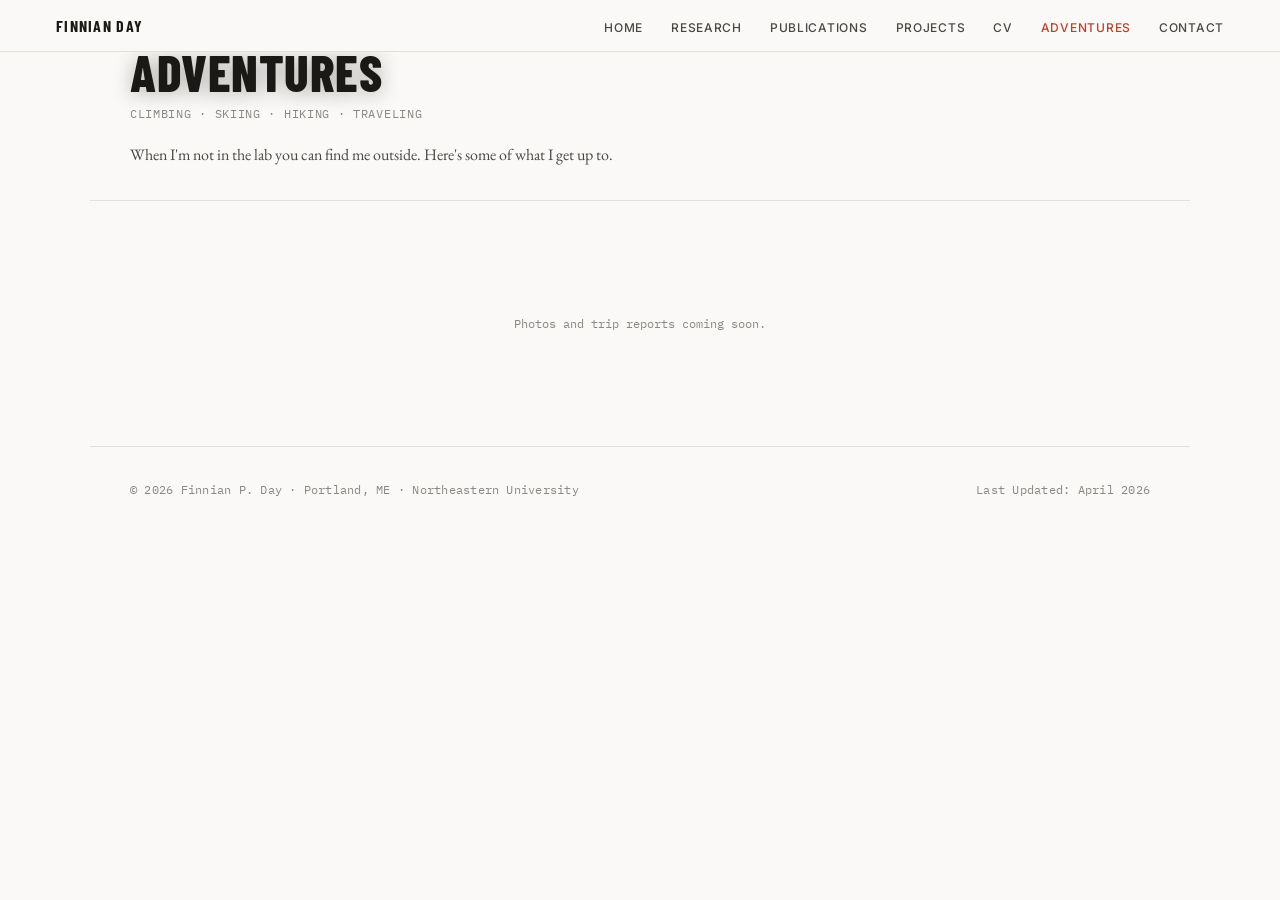
==== adventures.html @ 39d5253d "front page draft" ====
<!DOCTYPE html>
<html lang="en">
<head>
  <meta charset="UTF-8">
  <meta name="viewport" content="width=device-width, initial-scale=1.0">
  <title>Adventures — Finnian Day</title>
  <link rel="stylesheet" href="style.css">
</head>
<body>

<nav class="solid">
  <a class="nav-logo" href="index.html">Finnian Day</a>
  <ul class="nav-links">
    <li><a href="index.html">Home</a></li>
    <li><a href="research.html">Research</a></li>
    <li><a href="publications.html">Publications</a></li>
    <li><a href="projects.html">Projects</a></li>
    <li><a href="cv.html">CV</a></li>
    <li><a href="adventures.html" class="active">Adventures</a></li>
    <li><a href="contact.html">Contact</a></li>
  </ul>
</nav>

<div class="inner-hero">
  <h1 class="hero-name" style="font-family:'Barlow Condensed',sans-serif;font-weight:800;font-size:clamp(2rem,5vw,3.2rem);text-transform:uppercase;letter-spacing:0.01em;color:var(--ink);">Adventures</h1>
  <div class="hero-role" style="font-family:'IBM Plex Mono',monospace;font-size:0.72rem;color:var(--ink-3);letter-spacing:0.06em;text-transform:uppercase;margin-bottom:1rem;">Climbing · Skiing · Hiking · Traveling</div>
  <p class="hero-bio" style="font-size:1rem;color:var(--ink-2);max-width:580px;line-height:1.7;">When I'm not in the lab you can find me outside. Here's some of what I get up to.</p>
</div>

<div class="content-wrap">
  <p style="font-family:'IBM Plex Mono',monospace;font-size:0.75rem;color:var(--ink-3);text-align:center;padding:4rem 0;">Photos and trip reports coming soon.</p>
</div>

<footer>
  <span>© 2026 Finnian P. Day · Portland, ME · Northeastern University</span>
  <span>Last Updated: April 2026</span>
</footer>

</body>
</html>
---- style.css ----
@import url('https://fonts.googleapis.com/css2?family=Barlow+Condensed:wght@700;800&family=EB+Garamond:ital,wght@0,400;0,500;1,400&family=IBM+Plex+Mono:wght@400;500&family=Inter:wght@400;500&display=swap');

*, *::before, *::after { box-sizing: border-box; margin: 0; padding: 0; }

:root {
  --bg: #faf9f7;
  --ink: #1a1916;
  --ink-2: #4a4845;
  --ink-3: #8a8784;
  --accent: #b5422a;
  --border: #e2dfd9;
  --max: 1100px;
  --nav-h: 52px;
}

html { scroll-behavior: smooth; }

body {
  font-family: 'EB Garamond', Georgia, serif;
  background: var(--bg);
  color: var(--ink);
  font-size: 18px;
  line-height: 1.75;
}

/* ── NAV ── */
nav {
  position: absolute;
  top: 0;
  left: 0;
  right: 0;
  z-index: 100;
  height: var(--nav-h);
  display: flex;
  align-items: center;
  justify-content: space-between;
  padding: 0 clamp(1.5rem, 5vw, 3.5rem);
  background: rgba(10,10,8,0.35);
  backdrop-filter: blur(4px);
}

nav.solid {
  position: fixed;
  top: 0;
  left: 0;
  right: 0;
  background: var(--bg);
  border-bottom: 1px solid var(--border);
  backdrop-filter: none;
}

.nav-logo {
  font-family: 'Barlow Condensed', sans-serif;
  font-weight: 700;
  font-size: 1rem;
  letter-spacing: 0.08em;
  text-transform: uppercase;
  color: rgba(255,255,255,0.85);
  text-decoration: none;
}
nav.solid .nav-logo { color: var(--ink); }

.nav-links { display: flex; gap: 1.75rem; list-style: none; }
.nav-links a {
  font-family: 'Inter', sans-serif;
  font-size: 0.75rem;
  font-weight: 500;
  letter-spacing: 0.06em;
  text-transform: uppercase;
  color: rgba(255,255,255,0.75);
  text-decoration: none;
  transition: color 0.15s;
}
nav.solid .nav-links a { color: var(--ink-2); }
.nav-links a:hover { color: white; }
nav.solid .nav-links a:hover { color: var(--ink); }
.nav-links a.active { color: white; }
nav.solid .nav-links a.active { color: var(--accent); }

/* ── HERO ── */
.hero {
  position: relative;
  width: 100%;
  height: clamp(420px, 55vw, 620px);
  overflow: hidden;
  background: #2a3540;
}

.hero-img {
  position: absolute;
  inset: 0;
  width: 100%;
  height: 100%;
  object-fit: cover;
  object-position: center;
  display: block;
}

/* CSS-only placeholder banner — geometric mountain silhouette */
.hero-placeholder {
  position: absolute;
  inset: 0;
  background:
    linear-gradient(180deg,
      #4a7fa0 0%,
      #6a9fc0 25%,
      #88b8d0 45%,
      #b0ccd8 60%,
      #c8d8dc 72%,
      #d8e4e0 80%,
      #e0e8e4 88%,
      #e8ece8 100%
    );
}
.hero-placeholder::before {
  content: '';
  position: absolute;
  bottom: 0; left: 0; right: 0;
  height: 55%;
  background:
    linear-gradient(175deg, transparent 48%, #2a3028 48.5%),
    linear-gradient(168deg, transparent 52%, #343c30 52.5%),
    linear-gradient(185deg, transparent 44%, #1e2420 44.5%);
  opacity: 0.85;
}
.hero-placeholder::after {
  content: 'add a landscape photo here';
  position: absolute;
  bottom: 2rem;
  right: 2rem;
  font-family: 'IBM Plex Mono', monospace;
  font-size: 0.62rem;
  letter-spacing: 0.1em;
  text-transform: uppercase;
  color: rgba(255,255,255,0.3);
}

.hero-overlay {
  position: absolute;
  inset: 0;
  background: linear-gradient(
    to top,
    rgba(10,10,8,0.95) 0%,
    rgba(10,10,8,0.7) 25%,
    rgba(10,10,8,0.2) 60%,
    rgba(10,10,8,0.0) 100%
  );
}

.hero-text {
  position: absolute;
  bottom: clamp(3rem, 4vw, 2rem);
  left: clamp(1.5rem, 5vw, 3.5rem);
  right: clamp(1.5rem, 5vw, 3.5rem);
}

.hero-name {
  font-family: 'Barlow Condensed', sans-serif;
  font-weight: 800;
  font-size: clamp(3.2rem, 9vw, 7rem);
  line-height: 0.93;
  letter-spacing: 0.01em;
  text-transform: uppercase;
  color: white;
  margin-bottom: 0.55rem;
  text-shadow: 0 2px 20px rgba(0,0,0,0.3);
}

.hero-tagline {
  font-family: 'Barlow Condensed', sans-serif;
  font-weight: 700;
  font-size: clamp(0.95rem, 2.2vw, 1.35rem);
  letter-spacing: 0.08em;
  text-transform: uppercase;
  color: rgba(255,255,255,0.82);
  text-shadow: 0 1px 8px rgba(0,0,0,0.4);
}

/* ── PAGE CONTENT ── */
.page-content {
  width: 100%;
  padding-top: var(--nav-h);
}

.content-wrap {
  max-width: var(--max);
  margin: 0 auto;
  padding: 3rem clamp(1.5rem, 5vw, 3rem);
}

.intro-heading {
  font-family: 'EB Garamond', serif;
  font-size: 3rem;
  font-weight: 400;
  line-height: 1;
  color: var(--ink);
  margin-bottom: 0.1rem;
}

.intro-sub {
  font-family: 'IBM Plex Mono', monospace;
  font-size: 1.25rem;
  font-weight: 700;
  color: var(--accent);
  letter-spacing: 0.06em;
  margin-top: 0;
  margin-bottom: 1.5rem;
}

.intro-grid {
  display: grid;
  grid-template-columns: 320px 1fr;
  gap: 2.5rem;
  align-items: stretch;
  margin-top: 1.5rem;
}

.intro-left {
  display: flex;
  flex-direction: column;
}

.intro-photo {
  width: 100%;
  display: block;
  border-radius: 3px;
  box-shadow: 0 4px 24px rgba(0,0,0,0.1);
  margin-bottom: 1rem;
}

.social-row {
  display: flex;
  flex-direction: column;
  margin-top: 1.5rem;
}

.social-btn {
  font-family: 'IBM Plex Mono', monospace;
  font-size: 1rem;
  font-weight: 700;
  letter-spacing: 0.06em;
  text-transform: uppercase;
  background: transparent;
  color: var(--accent);
  text-decoration: none;
  border-top: 1px solid var(--border);
  padding: 1.1rem 0;
  transition: color 0.15s;
  display: flex;
  align-items: center;
  justify-content: center;
  text-align: center;
  gap: 0.5rem;

}
.social-btn:last-child { border-bottom: 1px solid var(--border); }
.social-btn:hover { color: var(--ink); }

.content-rule {
  border: none;
  border-top: 1px solid var(--border);
  margin: 2.5rem 0;
}

.content-heading {
  font-family: 'EB Garamond', serif;
  font-size: 1.6rem;
  font-weight: 400;
  color: var(--ink);
  margin-bottom: 1.5rem;
  letter-spacing: -0.01em;
}


/* PHOTO NAV GRID */
.photo-nav-grid {
  display: grid;
  grid-template-columns: repeat(3, 1fr);
  gap: 1rem;
  margin-top: 1.5rem;
}

.photo-nav-item {
  position: relative;
  display: block;
  text-decoration: none;
  overflow: hidden;
  border-radius: 3px;
}

.photo-nav-placeholder {
  width: 100%;
  height: 200px;
  background: var(--border);
  transition: transform 0.3s ease;
}

.photo-nav-item:hover .photo-nav-placeholder {
  transform: scale(1.04);
}

.photo-nav-item img {
  width: 100%;
  height: 200px;
  object-fit: cover;
  display: block;
  transition: transform 0.3s ease;
}

.photo-nav-item:hover img {
  transform: scale(1.04);
}

.photo-nav-item::after {
  content: '→';
  position: absolute;
  bottom: 0.75rem;
  right: 1rem;
  font-size: 1.2rem;
  color: white;
  opacity: 0;
  transform: translateX(-6px);
  transition: opacity 0.2s, transform 0.2s;
}

.photo-nav-item:hover::after {
  opacity: 1;
  transform: translateX(0);
}


.photo-nav-label {
  position: absolute;
  bottom: 0;
  left: 0;
  right: 0;
  padding: 2rem 1rem 0.75rem;
  font-family: 'Barlow Condensed', sans-serif;
  font-weight: 700;
  font-size: 1.3rem;
  letter-spacing: 0.06em;
  text-transform: uppercase;
  color: white;
  background: linear-gradient(to top, rgba(10,10,8,0.75) 0%, rgba(10,10,8,0) 100%);
}

/* ── SECTIONS (inner pages) ── */
.section {
  padding: 1.5rem 0;
  border-bottom: 1px solid var(--border);
}
.section:last-of-type { border-bottom: none; }

.section-label {
  font-family: 'IBM Plex Mono', monospace;
  font-size: 0.68rem;
  letter-spacing: 0.12em;
  text-transform: uppercase;
  color: var(--ink-3);
  margin-bottom: 1.25rem;
}

/* PROSE */
.prose p { font-size: 1.25rem; color: var(--ink-2); margin-bottom: 1rem; line-height: 1.78; }
.prose p:last-child { margin-bottom: 0; }
.prose a {
  color: var(--accent);
  text-decoration: none;
  border-bottom: 1px solid var(--accent);
}
.prose a:hover {
  opacity: 0.75;
}

/* RESEARCH */
.research-item {
  display: grid;
  grid-template-columns: 3px 1fr;
  gap: 1.1rem;
  margin-bottom: 1.75rem;
}
.research-item:last-child { margin-bottom: 0; }
.research-bar { width: 3px; background: var(--border); align-self: stretch; min-height: 54px; transition: background 0.2s; }
.research-item:hover .research-bar { background: var(--accent); }
.research-item h3 { font-size: 1.02rem; font-weight: 500; color: var(--ink); margin-bottom: 0.25rem; }
.research-item p { font-size: 0.9rem; color: var(--ink-2); line-height: 1.6; margin-bottom: 0.35rem; }
.research-tag { font-family: 'IBM Plex Mono', monospace; font-size: 0.63rem; color: var(--ink-3); letter-spacing: 0.03em; }

/* PUBLICATIONS */
.pub-item {
  display: grid;
  grid-template-columns: 40px 1fr;
  gap: 1.1rem;
  padding: 1.1rem 0;
  border-bottom: 1px solid var(--border);
}
.pub-item:first-child { border-top: 1px solid var(--border); }
.pub-year { font-family: 'IBM Plex Mono', monospace; font-size: 0.68rem; color: var(--ink-3); padding-top: 0.2rem; }
.pub-title { font-size: 0.98rem; font-weight: 500; color: var(--ink); margin-bottom: 0.2rem; line-height: 1.42; }
.pub-authors { font-size: 0.86rem; color: var(--ink-2); margin-bottom: 0.12rem; }
.pub-venue { font-size: 0.86rem; color: var(--ink-3); font-style: italic; }
.pub-status {
  display: inline-block;
  font-family: 'IBM Plex Mono', monospace;
  font-size: 0.58rem;
  letter-spacing: 0.06em;
  text-transform: uppercase;
  color: var(--accent);
  margin-left: 0.4rem;
  font-style: normal;
}

/* CV */
.cv-group-label {
  font-family: 'IBM Plex Mono', monospace;
  font-size: 0.68rem;
  letter-spacing: 0.1em;
  text-transform: uppercase;
  color: var(--ink-3);
  margin: 2.5rem 0 0;
  padding-bottom: 0.5rem;
  border-bottom: 1px solid var(--border);
}
.cv-entry {
  display: grid;
  grid-template-columns: 130px 1fr;
  gap: 1.75rem;
  padding: 1.4rem 0;
  border-bottom: 1px solid var(--border);
}
.cv-entry:first-of-type { border-top: 1px solid var(--border); }
.cv-date { font-family: 'IBM Plex Mono', monospace; font-size: 0.68rem; color: var(--ink-3); padding-top: 0.2rem; line-height: 1.5; }
.cv-entry h3 { font-size: 1rem; font-weight: 500; color: var(--ink); margin-bottom: 0.1rem; }
.cv-place { font-family: 'Inter', sans-serif; font-size: 0.76rem; color: var(--accent); margin-bottom: 0.5rem; }
.cv-entry ul { list-style: none; }
.cv-entry ul li { font-size: 0.86rem; color: var(--ink-2); padding-left: 1rem; position: relative; margin-bottom: 0.22rem; line-height: 1.52; }
.cv-entry ul li::before { content: '–'; position: absolute; left: 0; color: var(--ink-3); }

/* PROJECTS */
.project-item { padding: 1.4rem 0; border-bottom: 1px solid var(--border); }
.project-item:first-child { border-top: 1px solid var(--border); }
.project-org { font-family: 'IBM Plex Mono', monospace; font-size: 0.65rem; color: var(--ink-3); letter-spacing: 0.03em; margin-bottom: 0.25rem; }
.project-item h3 { font-size: 1.05rem; font-weight: 500; color: var(--ink); margin-bottom: 0.35rem; }
.project-item p { font-size: 0.9rem; color: var(--ink-2); line-height: 1.6; }
.project-result { font-family: 'IBM Plex Mono', monospace; font-size: 0.65rem; color: var(--accent); margin-top: 0.35rem; }

/* CONTACT */
.contact-row {
  display: flex;
  align-items: baseline;
  gap: 1rem;
  padding: 0.85rem 0;
  border-bottom: 1px solid var(--border);
  text-decoration: none;
  color: var(--ink);
  transition: color 0.15s;
}
.contact-row:first-child { border-top: 1px solid var(--border); }
.contact-row:hover { color: var(--accent); }
.contact-row-label { font-family: 'IBM Plex Mono', monospace; font-size: 0.65rem; color: var(--ink-3); letter-spacing: 0.06em; text-transform: uppercase; min-width: 80px; }
.contact-row:hover .contact-row-label { color: var(--accent); }
.contact-row-val { font-size: 0.93rem; color: var(--ink-2); }
.contact-row:hover .contact-row-val { color: var(--accent); }

/* LINK */
.text-link {
  font-family: 'Inter', sans-serif;
  font-size: 0.8rem;
  color: var(--accent);
  text-decoration: none;
}
.text-link:hover { text-decoration: underline; }

/* FOOTER */
footer {
  max-width: var(--max);
  margin: 0 auto;
  padding: 2rem clamp(1.25rem, 5vw, 2.5rem) 3rem;
  font-family: 'IBM Plex Mono', monospace;
  font-size: 0.75rem;
  color: var(--ink-3);
  letter-spacing: 0.02em;
  border-top: 1px solid var(--border);
  display: flex;
  justify-content: space-between;
  align-items: center;
}

/* INNER PAGE HERO (no photo) */
.inner-hero {
  padding: 3rem 0 2rem;
  border-bottom: 1px solid var(--border);
  max-width: var(--max);
  margin: 0 auto;
  padding-left: clamp(1.25rem, 5vw, 2.5rem);
  padding-right: clamp(1.25rem, 5vw, 2.5rem);
}

/* RESPONSIVE */
@media (max-width: 760px) {
  .intro-photo-left { float: none; width: 100%; margin: 0 0 1.5rem 0; }
  .intro-photo-float { float: none; width: 100%; margin: 0 0 1.5rem 0; }
  .cv-entry { grid-template-columns: 1fr; gap: 0.2rem; }
  .pub-item { grid-template-columns: 36px 1fr; gap: 0.75rem; }
  .nav-links { gap: 1rem; }
  .nav-links a { font-size: 0.68rem; }
}
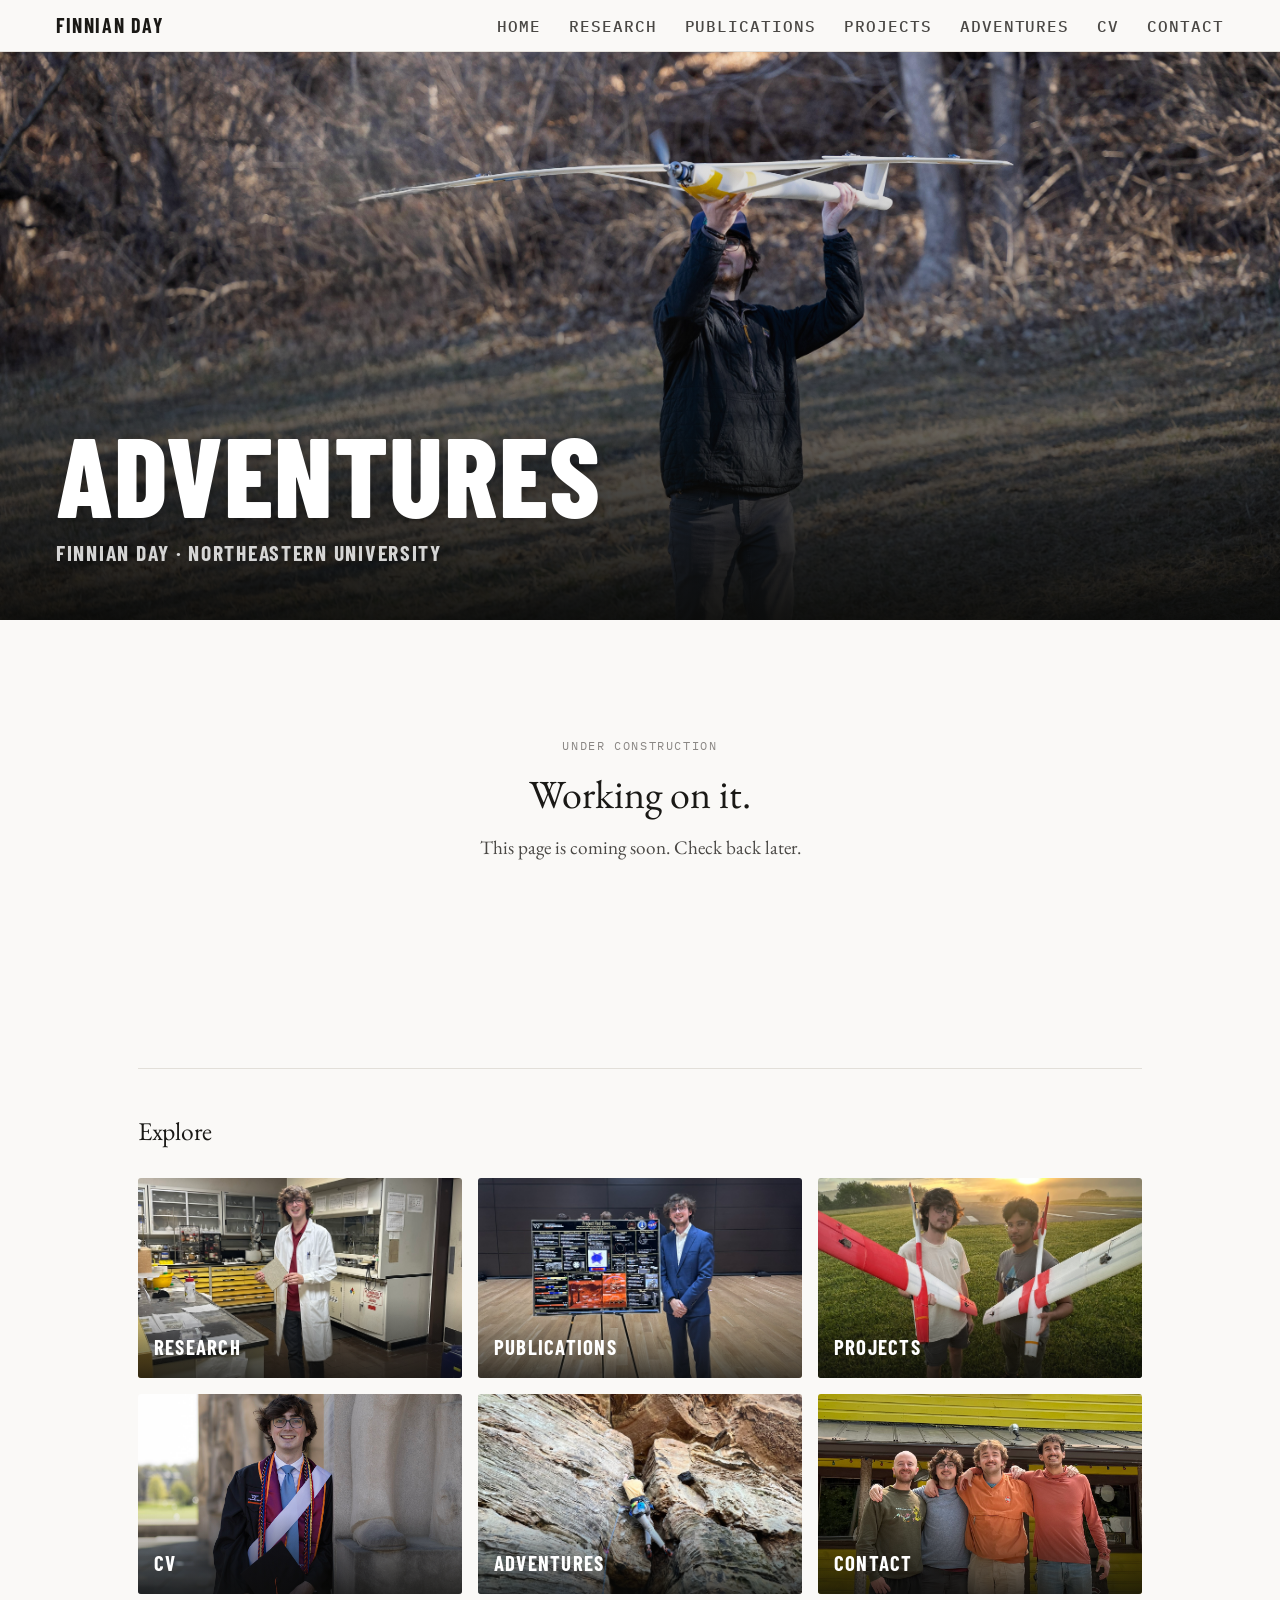
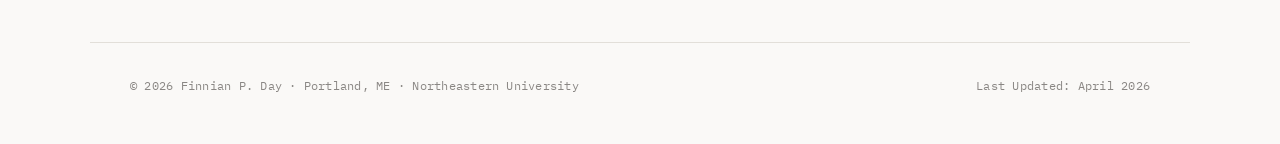
==== commit bd6ac80b: "adding work in progress to blank pages" ====
--- a/adventures.html
+++ b/adventures.html
@@ -8,27 +8,79 @@
 </head>
 <body>
 
-<nav class="solid">
+<nav id="main-nav">
   <a class="nav-logo" href="index.html">Finnian Day</a>
-  <ul class="nav-links">
+
+  <button class="nav-hamburger" id="nav-toggle" aria-label="Toggle menu" aria-expanded="false">
+    <span></span>
+    <span></span>
+    <span></span>
+  </button>
+
+  <ul class="nav-links" id="nav-links">
     <li><a href="index.html">Home</a></li>
     <li><a href="research.html">Research</a></li>
     <li><a href="publications.html">Publications</a></li>
     <li><a href="projects.html">Projects</a></li>
+    <li><a href="adventures.html">Adventures</a></li>
     <li><a href="cv.html">CV</a></li>
-    <li><a href="adventures.html" class="active">Adventures</a></li>
     <li><a href="contact.html">Contact</a></li>
   </ul>
 </nav>
 
-<div class="inner-hero">
-  <h1 class="hero-name" style="font-family:'Barlow Condensed',sans-serif;font-weight:800;font-size:clamp(2rem,5vw,3.2rem);text-transform:uppercase;letter-spacing:0.01em;color:var(--ink);">Adventures</h1>
-  <div class="hero-role" style="font-family:'IBM Plex Mono',monospace;font-size:0.72rem;color:var(--ink-3);letter-spacing:0.06em;text-transform:uppercase;margin-bottom:1rem;">Climbing · Skiing · Hiking · Traveling</div>
-  <p class="hero-bio" style="font-size:1rem;color:var(--ink-2);max-width:580px;line-height:1.7;">When I'm not in the lab you can find me outside. Here's some of what I get up to.</p>
+<div class="hero">
+  <img class="hero-img" src="Images/banner.jpg" alt="">
+  <div class="hero-overlay"></div>
+  <div class="hero-text">
+    <div class="hero-name">Adventures</div>
+    <div class="hero-tagline">Finnian Day · Northeastern University</div>
+  </div>
 </div>
 
-<div class="content-wrap">
-  <p style="font-family:'IBM Plex Mono',monospace;font-size:0.75rem;color:var(--ink-3);text-align:center;padding:4rem 0;">Photos and trip reports coming soon.</p>
+<div class="page-content">
+  <div class="content-wrap" style="min-height: 40vh; display: flex; flex-direction: column; align-items: center; justify-content: center; text-align: center; gap: 1rem; padding-top: 5rem; padding-bottom: 5rem;">
+
+    <div style="font-family: 'IBM Plex Mono', monospace; font-size: 0.72rem; letter-spacing: 0.14em; text-transform: uppercase; color: var(--ink-3);">Under Construction</div>
+
+    <h2 style="font-family: 'EB Garamond', serif; font-size: 2.5rem; font-weight: 400; color: var(--ink); line-height: 1.1;">Working on it.</h2>
+
+    <p style="font-family: 'EB Garamond', serif; font-size: 1.2rem; color: var(--ink-2); max-width: 480px; line-height: 1.7;">
+      This page is coming soon. Check back later.
+    </p>
+
+
+  </div>
+
+  <div class="content-wrap">
+    <hr class="content-rule">
+    <h2 class="content-heading">Explore</h2>
+    <div class="photo-nav-grid">
+      <a class="photo-nav-item" href="research.html">
+        <img src="Images/research.JPEG" alt="Research">
+        <div class="photo-nav-label">Research</div>
+      </a>
+      <a class="photo-nav-item" href="publications.html">
+        <img src="Images/publications.JPEG" alt="Publications">
+        <div class="photo-nav-label">Publications</div>
+      </a>
+      <a class="photo-nav-item" href="projects.html">
+        <img src="Images/projects.JPEG" alt="Projects">
+        <div class="photo-nav-label">Projects</div>
+      </a>
+      <a class="photo-nav-item" href="cv.html">
+        <img src="Images/CV.JPEG" alt="CV">
+        <div class="photo-nav-label">CV</div>
+      </a>
+      <a class="photo-nav-item" href="adventures.html">
+        <img src="Images/adventures.JPG" alt="Adventures" style="object-position: center 70%;">
+        <div class="photo-nav-label">Adventures</div>
+      </a>
+      <a class="photo-nav-item" href="contact.html">
+        <img src="Images/contact.JPEG" alt="Contact">
+        <div class="photo-nav-label">Contact</div>
+      </a>
+    </div>
+  </div>
 </div>
 
 <footer>
@@ -36,5 +88,31 @@
   <span>Last Updated: April 2026</span>
 </footer>
 
+<script>
+  const nav = document.getElementById('main-nav');
+  const hero = document.querySelector('.hero');
+  const observer = new IntersectionObserver(
+    ([entry]) => nav.classList.toggle('solid', !entry.isIntersecting),
+    { threshold: 0 }
+  );
+  observer.observe(hero);
+
+  const toggle = document.getElementById('nav-toggle');
+  const navLinks = document.getElementById('nav-links');
+  toggle.addEventListener('click', () => {
+    const isOpen = navLinks.classList.toggle('open');
+    toggle.classList.toggle('open', isOpen);
+    toggle.setAttribute('aria-expanded', isOpen);
+    if (isOpen) nav.classList.add('solid');
+  });
+  navLinks.querySelectorAll('a').forEach(link => {
+    link.addEventListener('click', () => {
+      navLinks.classList.remove('open');
+      toggle.classList.remove('open');
+      toggle.setAttribute('aria-expanded', false);
+    });
+  });
+</script>
+
 </body>
 </html>
--- a/style.css
+++ b/style.css
@@ -52,18 +52,54 @@
 .nav-logo {
   font-family: 'Barlow Condensed', sans-serif;
   font-weight: 700;
-  font-size: 1rem;
+  font-size: 1.25rem;
   letter-spacing: 0.08em;
   text-transform: uppercase;
   color: rgba(255,255,255,0.85);
   text-decoration: none;
+  flex-shrink: 0;
+  z-index: 101;
 }
 nav.solid .nav-logo { color: var(--ink); }
 
+/* ── HAMBURGER BUTTON ── */
+.nav-hamburger {
+  display: none; /* hidden on desktop */
+  flex-direction: column;
+  justify-content: center;
+  align-items: center;
+  gap: 5px;
+  width: 40px;
+  height: 40px;
+  background: transparent;
+  border: none;
+  cursor: pointer;
+  padding: 4px;
+  z-index: 101;
+  flex-shrink: 0;
+}
+
+.nav-hamburger span {
+  display: block;
+  width: 22px;
+  height: 2px;
+  background: rgba(255,255,255,0.85);
+  border-radius: 2px;
+  transition: transform 0.25s ease, opacity 0.25s ease;
+  transform-origin: center;
+}
+nav.solid .nav-hamburger span { background: var(--ink); }
+
+/* Animate to X when open */
+.nav-hamburger.open span:nth-child(1) { transform: translateY(7px) rotate(45deg); }
+.nav-hamburger.open span:nth-child(2) { opacity: 0; transform: scaleX(0); }
+.nav-hamburger.open span:nth-child(3) { transform: translateY(-7px) rotate(-45deg); }
+
+/* ── NAV LINKS ── */
 .nav-links { display: flex; gap: 1.75rem; list-style: none; }
 .nav-links a {
-  font-family: 'Inter', sans-serif;
-  font-size: 0.75rem;
+  font-family: 'IBM Plex Mono', monospace;
+  font-size: 1rem;
   font-weight: 500;
   letter-spacing: 0.06em;
   text-transform: uppercase;
@@ -94,45 +130,6 @@
   object-fit: cover;
   object-position: center;
   display: block;
-}
-
-/* CSS-only placeholder banner — geometric mountain silhouette */
-.hero-placeholder {
-  position: absolute;
-  inset: 0;
-  background:
-    linear-gradient(180deg,
-      #4a7fa0 0%,
-      #6a9fc0 25%,
-      #88b8d0 45%,
-      #b0ccd8 60%,
-      #c8d8dc 72%,
-      #d8e4e0 80%,
-      #e0e8e4 88%,
-      #e8ece8 100%
-    );
-}
-.hero-placeholder::before {
-  content: '';
-  position: absolute;
-  bottom: 0; left: 0; right: 0;
-  height: 55%;
-  background:
-    linear-gradient(175deg, transparent 48%, #2a3028 48.5%),
-    linear-gradient(168deg, transparent 52%, #343c30 52.5%),
-    linear-gradient(185deg, transparent 44%, #1e2420 44.5%);
-  opacity: 0.85;
-}
-.hero-placeholder::after {
-  content: 'add a landscape photo here';
-  position: absolute;
-  bottom: 2rem;
-  right: 2rem;
-  font-family: 'IBM Plex Mono', monospace;
-  font-size: 0.62rem;
-  letter-spacing: 0.1em;
-  text-transform: uppercase;
-  color: rgba(255,255,255,0.3);
 }
 
 .hero-overlay {
@@ -149,7 +146,7 @@
 
 .hero-text {
   position: absolute;
-  bottom: clamp(3rem, 4vw, 2rem);
+  bottom: clamp(2rem, 4vw, 3rem);
   left: clamp(1.5rem, 5vw, 3.5rem);
   right: clamp(1.5rem, 5vw, 3.5rem);
 }
@@ -179,7 +176,7 @@
 /* ── PAGE CONTENT ── */
 .page-content {
   width: 100%;
-  padding-top: var(--nav-h);
+  padding-top: 0;
 }
 
 .content-wrap {
@@ -251,7 +248,6 @@
   justify-content: center;
   text-align: center;
   gap: 0.5rem;
-
 }
 .social-btn:last-child { border-bottom: 1px solid var(--border); }
 .social-btn:hover { color: var(--ink); }
@@ -271,8 +267,7 @@
   letter-spacing: -0.01em;
 }
 
-
-/* PHOTO NAV GRID */
+/* ── PHOTO NAV GRID ── */
 .photo-nav-grid {
   display: grid;
   grid-template-columns: repeat(3, 1fr);
@@ -288,22 +283,12 @@
   border-radius: 3px;
 }
 
-.photo-nav-placeholder {
-  width: 100%;
-  height: 200px;
-  background: var(--border);
-  transition: transform 0.3s ease;
-}
-
-.photo-nav-item:hover .photo-nav-placeholder {
-  transform: scale(1.04);
-}
-
 .photo-nav-item img {
   width: 100%;
   height: 200px;
   object-fit: cover;
   display: block;
+  transform: scale(1.1);
   transition: transform 0.3s ease;
 }
 
@@ -328,7 +313,6 @@
   transform: translateX(0);
 }
 
-
 .photo-nav-label {
   position: absolute;
   bottom: 0;
@@ -360,7 +344,7 @@
   margin-bottom: 1.25rem;
 }
 
-/* PROSE */
+/* ── PROSE ── */
 .prose p { font-size: 1.25rem; color: var(--ink-2); margin-bottom: 1rem; line-height: 1.78; }
 .prose p:last-child { margin-bottom: 0; }
 .prose a {
@@ -368,11 +352,9 @@
   text-decoration: none;
   border-bottom: 1px solid var(--accent);
 }
-.prose a:hover {
-  opacity: 0.75;
-}
-
-/* RESEARCH */
+.prose a:hover { opacity: 0.75; }
+
+/* ── RESEARCH ── */
 .research-item {
   display: grid;
   grid-template-columns: 3px 1fr;
@@ -386,7 +368,7 @@
 .research-item p { font-size: 0.9rem; color: var(--ink-2); line-height: 1.6; margin-bottom: 0.35rem; }
 .research-tag { font-family: 'IBM Plex Mono', monospace; font-size: 0.63rem; color: var(--ink-3); letter-spacing: 0.03em; }
 
-/* PUBLICATIONS */
+/* ── PUBLICATIONS ── */
 .pub-item {
   display: grid;
   grid-template-columns: 40px 1fr;
@@ -410,7 +392,7 @@
   font-style: normal;
 }
 
-/* CV */
+/* ── CV ── */
 .cv-group-label {
   font-family: 'IBM Plex Mono', monospace;
   font-size: 0.68rem;
@@ -436,7 +418,7 @@
 .cv-entry ul li { font-size: 0.86rem; color: var(--ink-2); padding-left: 1rem; position: relative; margin-bottom: 0.22rem; line-height: 1.52; }
 .cv-entry ul li::before { content: '–'; position: absolute; left: 0; color: var(--ink-3); }
 
-/* PROJECTS */
+/* ── PROJECTS ── */
 .project-item { padding: 1.4rem 0; border-bottom: 1px solid var(--border); }
 .project-item:first-child { border-top: 1px solid var(--border); }
 .project-org { font-family: 'IBM Plex Mono', monospace; font-size: 0.65rem; color: var(--ink-3); letter-spacing: 0.03em; margin-bottom: 0.25rem; }
@@ -444,7 +426,7 @@
 .project-item p { font-size: 0.9rem; color: var(--ink-2); line-height: 1.6; }
 .project-result { font-family: 'IBM Plex Mono', monospace; font-size: 0.65rem; color: var(--accent); margin-top: 0.35rem; }
 
-/* CONTACT */
+/* ── CONTACT ── */
 .contact-row {
   display: flex;
   align-items: baseline;
@@ -462,7 +444,7 @@
 .contact-row-val { font-size: 0.93rem; color: var(--ink-2); }
 .contact-row:hover .contact-row-val { color: var(--accent); }
 
-/* LINK */
+/* ── LINK ── */
 .text-link {
   font-family: 'Inter', sans-serif;
   font-size: 0.8rem;
@@ -471,7 +453,7 @@
 }
 .text-link:hover { text-decoration: underline; }
 
-/* FOOTER */
+/* ── FOOTER ── */
 footer {
   max-width: var(--max);
   margin: 0 auto;
@@ -486,7 +468,7 @@
   align-items: center;
 }
 
-/* INNER PAGE HERO (no photo) */
+/* ── INNER PAGE HERO (no photo) ── */
 .inner-hero {
   padding: 3rem 0 2rem;
   border-bottom: 1px solid var(--border);
@@ -496,12 +478,223 @@
   padding-right: clamp(1.25rem, 5vw, 2.5rem);
 }
 
-/* RESPONSIVE */
-@media (max-width: 760px) {
-  .intro-photo-left { float: none; width: 100%; margin: 0 0 1.5rem 0; }
-  .intro-photo-float { float: none; width: 100%; margin: 0 0 1.5rem 0; }
-  .cv-entry { grid-template-columns: 1fr; gap: 0.2rem; }
-  .pub-item { grid-template-columns: 36px 1fr; gap: 0.75rem; }
-  .nav-links { gap: 1rem; }
-  .nav-links a { font-size: 0.68rem; }
+
+/* ═══════════════════════════════════════════════
+   RESPONSIVE — TABLET  (max 900px)
+   Two-column intro becomes narrower but stays 2-col
+   ═══════════════════════════════════════════════ */
+@media (max-width: 900px) {
+  .intro-grid {
+    grid-template-columns: 260px 1fr;
+    gap: 2rem;
+  }
+
+  .photo-nav-grid {
+    gap: 0.75rem;
+  }
+
+  .photo-nav-item img {
+    height: 160px;
+  }
+}
+
+
+/* ═══════════════════════════════════════════════
+   RESPONSIVE — MOBILE  (max 680px)
+   ═══════════════════════════════════════════════ */
+@media (max-width: 680px) {
+
+  /* ── Nav: show hamburger, hide horizontal links ── */
+  .nav-hamburger {
+    display: flex;
+  }
+
+  .nav-links {
+    /* Hidden by default — slide down when .open */
+    display: flex;
+    flex-direction: column;
+    gap: 0;
+    position: fixed;
+    top: var(--nav-h);
+    left: 0;
+    right: 0;
+    background: var(--bg);
+    border-bottom: 1px solid var(--border);
+    padding: 0.5rem 0 1rem;
+    /* Slide up and fade out when closed */
+    transform: translateY(-10px);
+    opacity: 0;
+    pointer-events: none;
+    transition: transform 0.25s ease, opacity 0.2s ease;
+    z-index: 99;
+  }
+
+  .nav-links.open {
+    transform: translateY(0);
+    opacity: 1;
+    pointer-events: auto;
+  }
+
+  .nav-links li {
+    border-bottom: 1px solid var(--border);
+  }
+  .nav-links li:first-child {
+    border-top: 1px solid var(--border);
+  }
+
+  .nav-links a {
+    display: block;
+    padding: 0.9rem clamp(1.5rem, 5vw, 3.5rem);
+    font-size: 0.78rem;
+    color: var(--ink-2) !important; /* always dark on white bg */
+  }
+  .nav-links a.active { color: var(--accent) !important; }
+  .nav-links a:hover { color: var(--ink) !important; }
+
+  /* ── Hero: shorter on mobile, bigger tagline ── */
+  .hero {
+    height: clamp(320px, 75vw, 460px);
+  }
+
+  .hero-tagline {
+    font-size: clamp(0.78rem, 3.5vw, 1.1rem);
+    /* Break "Northeastern University · Interdisciplinary Engineering" more gracefully */
+    max-width: 90vw;
+  }
+
+  /* ── Content wrap: tighter padding ── */
+  .content-wrap {
+    padding: 2rem 1.25rem;
+  }
+
+  /* ── Intro section: stack vertically ── */
+  .intro-heading {
+    font-size: 2.2rem;
+  }
+
+  .intro-sub {
+    font-size: 0.88rem;
+    margin-bottom: 1.25rem;
+  }
+
+  .intro-grid {
+    grid-template-columns: 1fr;
+    gap: 1.5rem;
+  }
+
+  /* On mobile, photo goes to a reasonable width and centers */
+  .intro-photo {
+    max-width: 280px;
+    margin: 0 auto 0;
+    display: block;
+  }
+
+  /* Social buttons go 2-across instead of stacked list */
+  .social-row {
+    flex-direction: row;
+    flex-wrap: wrap;
+    margin-top: 1rem;
+    gap: 0;
+    border-top: 1px solid var(--border);
+    border-bottom: 1px solid var(--border);
+  }
+
+  .social-btn {
+    flex: 1 1 50%;
+    border-top: none;
+    border-bottom: none;
+    border-right: 1px solid var(--border);
+    padding: 0.85rem 0.5rem;
+    font-size: 0.72rem;
+    justify-content: center;
+  }
+
+  /* Remove the last-child bottom border since social-row handles it */
+  .social-btn:last-child {
+    border-bottom: none;
+    border-right: none;
+  }
+  /* 4 items: 2x2 grid — remove right border on even items */
+  .social-btn:nth-child(2n) {
+    border-right: none;
+  }
+  /* Add a top border on the second row */
+  .social-btn:nth-child(3),
+  .social-btn:nth-child(4) {
+    border-top: 1px solid var(--border);
+  }
+
+  /* Prose text slightly smaller */
+  .prose p {
+    font-size: 1.1rem;
+  }
+
+  /* ── Photo nav: 2 columns instead of 3 ── */
+  .photo-nav-grid {
+    grid-template-columns: repeat(2, 1fr);
+    gap: 0.6rem;
+  }
+
+  .photo-nav-item img {
+    height: 130px;
+    transform: scale(1); /* disable the zoom-in so no overflow on mobile */
+  }
+
+  .photo-nav-label {
+    font-size: 1.1rem;
+    padding: 1.5rem 0.75rem 0.6rem;
+  }
+
+  /* ── CV entries: stack date above content ── */
+  .cv-entry {
+    grid-template-columns: 1fr;
+    gap: 0.25rem;
+  }
+
+  /* ── Pub items: tighter ── */
+  .pub-item {
+    grid-template-columns: 32px 1fr;
+    gap: 0.6rem;
+  }
+
+  /* ── Footer: stack vertically ── */
+  footer {
+    flex-direction: column;
+    align-items: flex-start;
+    gap: 0.4rem;
+    font-size: 0.68rem;
+  }
+}
+
+
+/* ═══════════════════════════════════════════════
+   RESPONSIVE — SMALL MOBILE  (max 400px)
+   Extra polish for 375px iPhones etc.
+   ═══════════════════════════════════════════════ */
+@media (max-width: 400px) {
+  .hero-name {
+    font-size: clamp(2.8rem, 12vw, 3.8rem);
+  }
+
+  .intro-heading {
+    font-size: 1.9rem;
+  }
+
+  .intro-sub {
+    font-size: 0.78rem;
+  }
+
+  .photo-nav-grid {
+    grid-template-columns: repeat(2, 1fr);
+    gap: 0.5rem;
+  }
+
+  .photo-nav-item img {
+    height: 110px;
+  }
+
+  .social-btn {
+    font-size: 0.65rem;
+    padding: 0.75rem 0.25rem;
+  }
 }
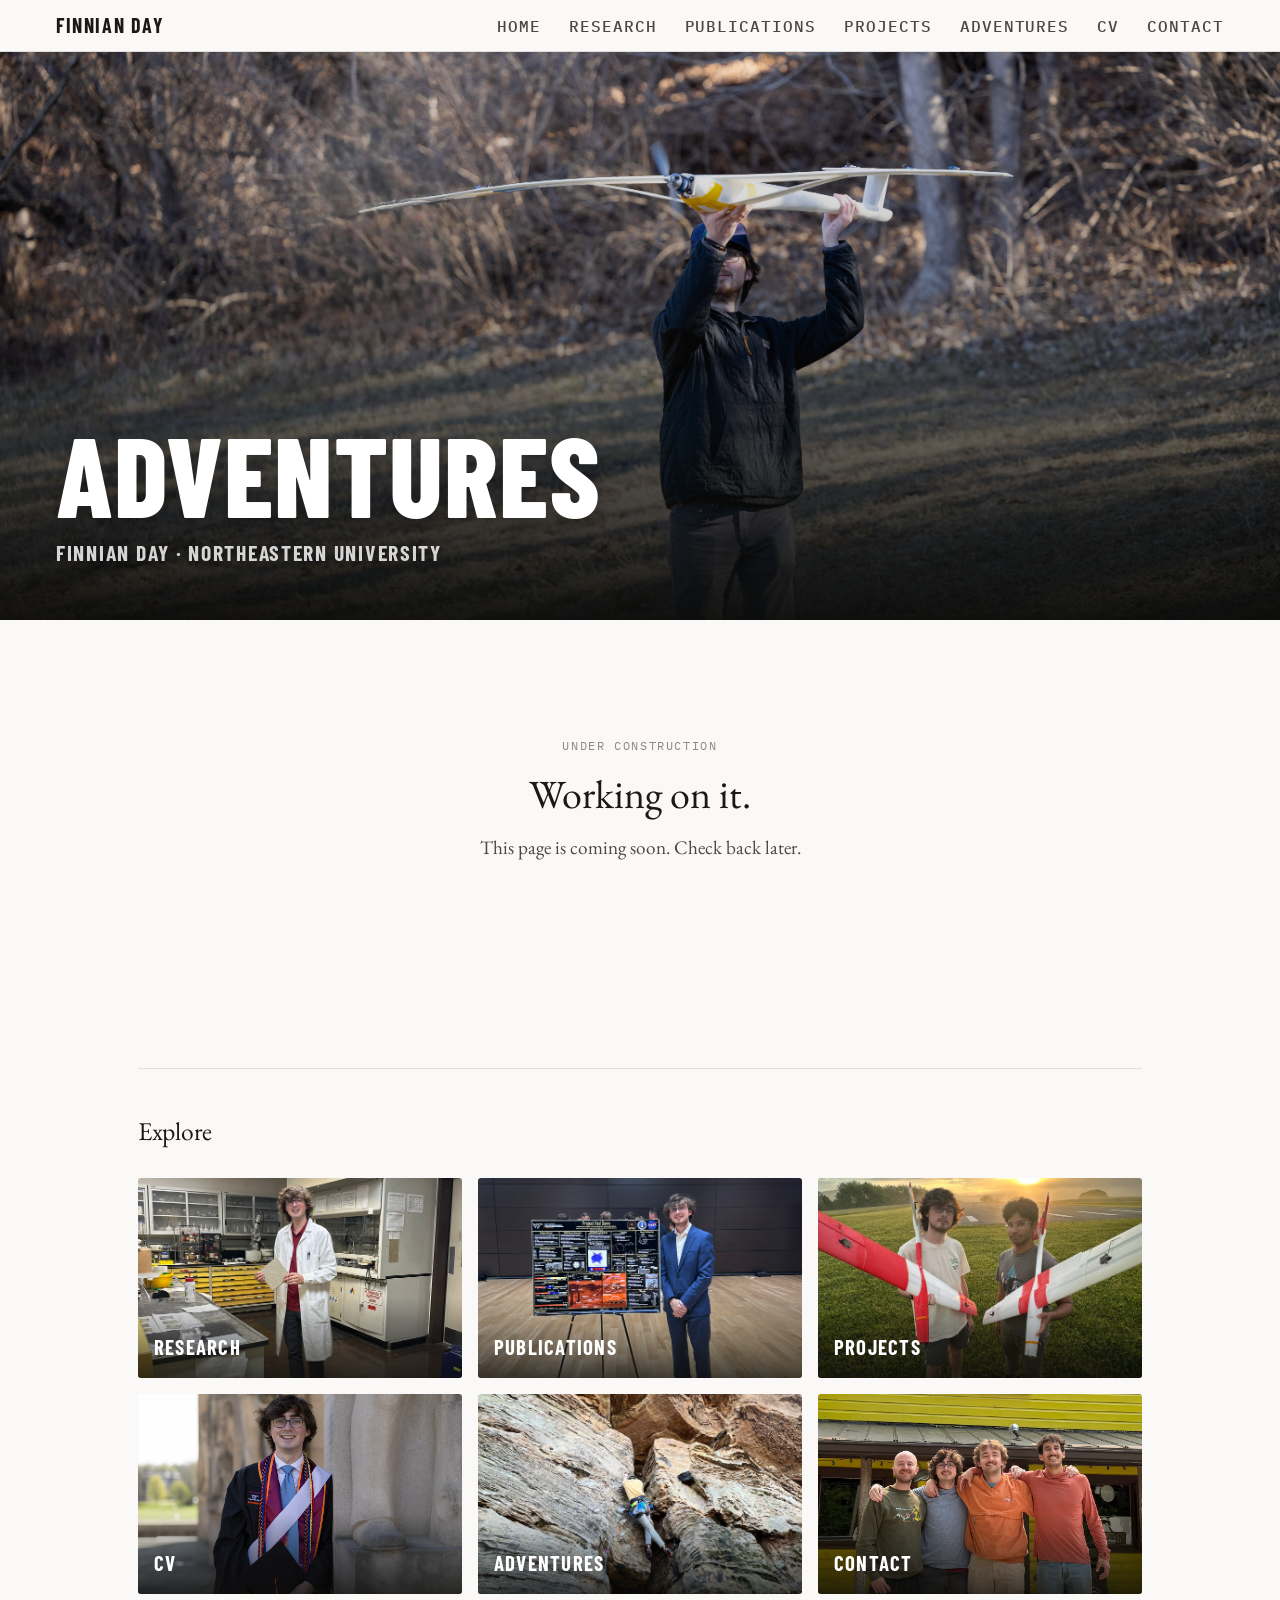
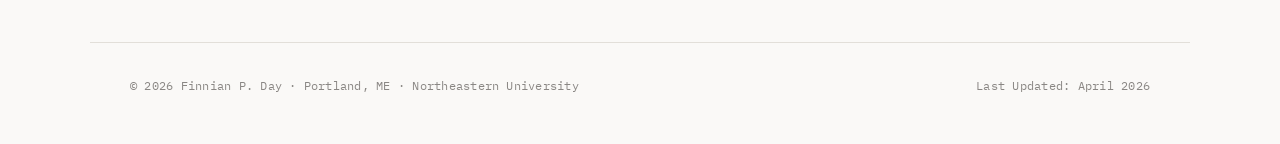
==== commit 651c1fc1: "updating banners for wide monitor" ====
--- a/adventures.html
+++ b/adventures.html
@@ -5,6 +5,7 @@
   <meta name="viewport" content="width=device-width, initial-scale=1.0">
   <title>Adventures — Finnian Day</title>
   <link rel="stylesheet" href="style.css">
+  <script src="analytics.js"></script>
 </head>
 <body>
 
@@ -29,7 +30,7 @@
 </nav>
 
 <div class="hero">
-  <img class="hero-img" src="Images/banner.jpg" alt="">
+  <img class="hero-img" src="Images/banner.jpg" alt="" style="object-position: center 45%;">
   <div class="hero-overlay"></div>
   <div class="hero-text">
     <div class="hero-name">Adventures</div>
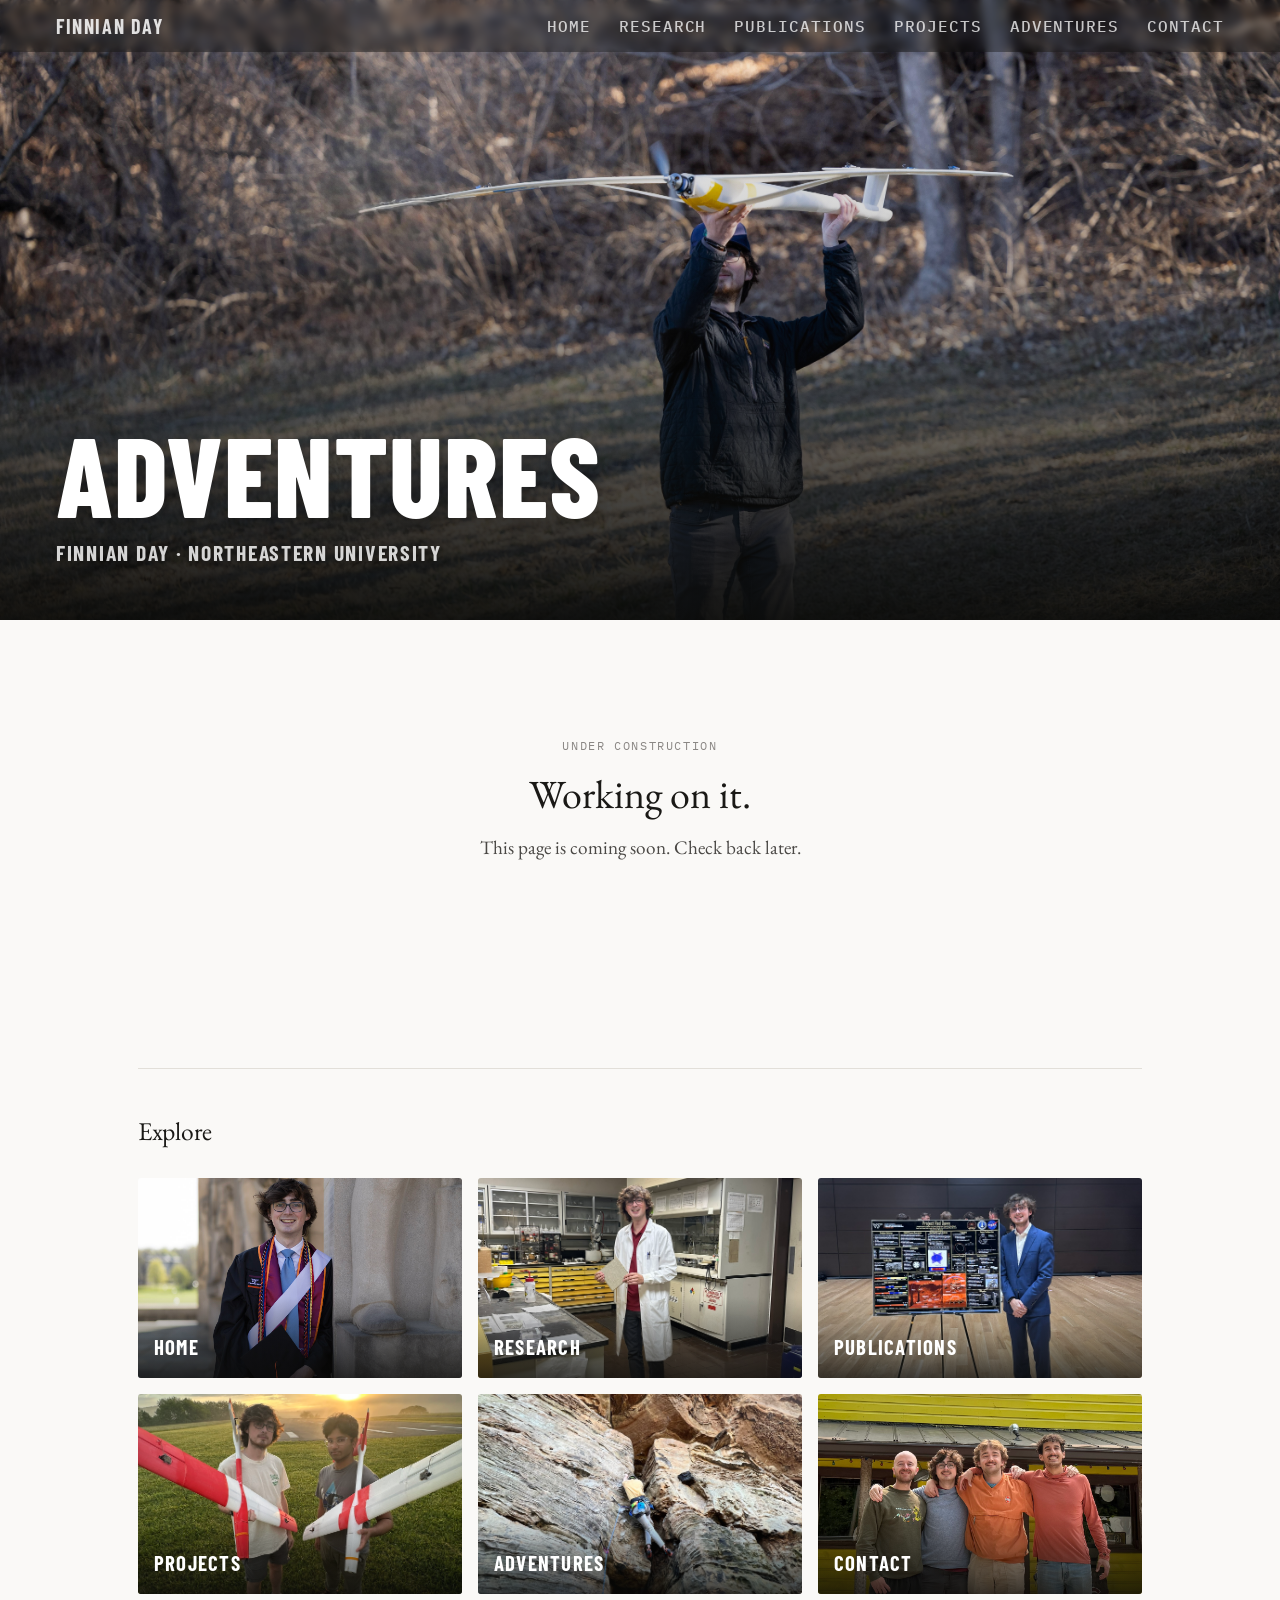
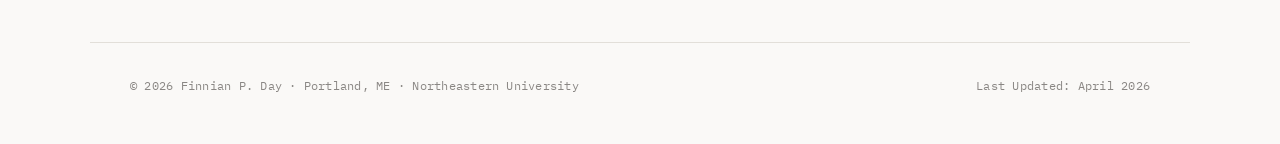
==== commit 1405408d: "updates to page organization" ====
--- a/adventures.html
+++ b/adventures.html
@@ -24,7 +24,6 @@
     <li><a href="publications.html">Publications</a></li>
     <li><a href="projects.html">Projects</a></li>
     <li><a href="adventures.html">Adventures</a></li>
-    <li><a href="cv.html">CV</a></li>
     <li><a href="contact.html">Contact</a></li>
   </ul>
 </nav>
@@ -56,6 +55,10 @@
     <hr class="content-rule">
     <h2 class="content-heading">Explore</h2>
     <div class="photo-nav-grid">
+      <a class="photo-nav-item" href="index.html">
+        <img src="Images/CV.JPEG" alt="Home">
+        <div class="photo-nav-label">Home</div>
+      </a>       
       <a class="photo-nav-item" href="research.html">
         <img src="Images/research.JPEG" alt="Research">
         <div class="photo-nav-label">Research</div>
@@ -67,10 +70,6 @@
       <a class="photo-nav-item" href="projects.html">
         <img src="Images/projects.JPEG" alt="Projects">
         <div class="photo-nav-label">Projects</div>
-      </a>
-      <a class="photo-nav-item" href="cv.html">
-        <img src="Images/CV.JPEG" alt="CV">
-        <div class="photo-nav-label">CV</div>
       </a>
       <a class="photo-nav-item" href="adventures.html">
         <img src="Images/adventures.JPG" alt="Adventures" style="object-position: center 70%;">
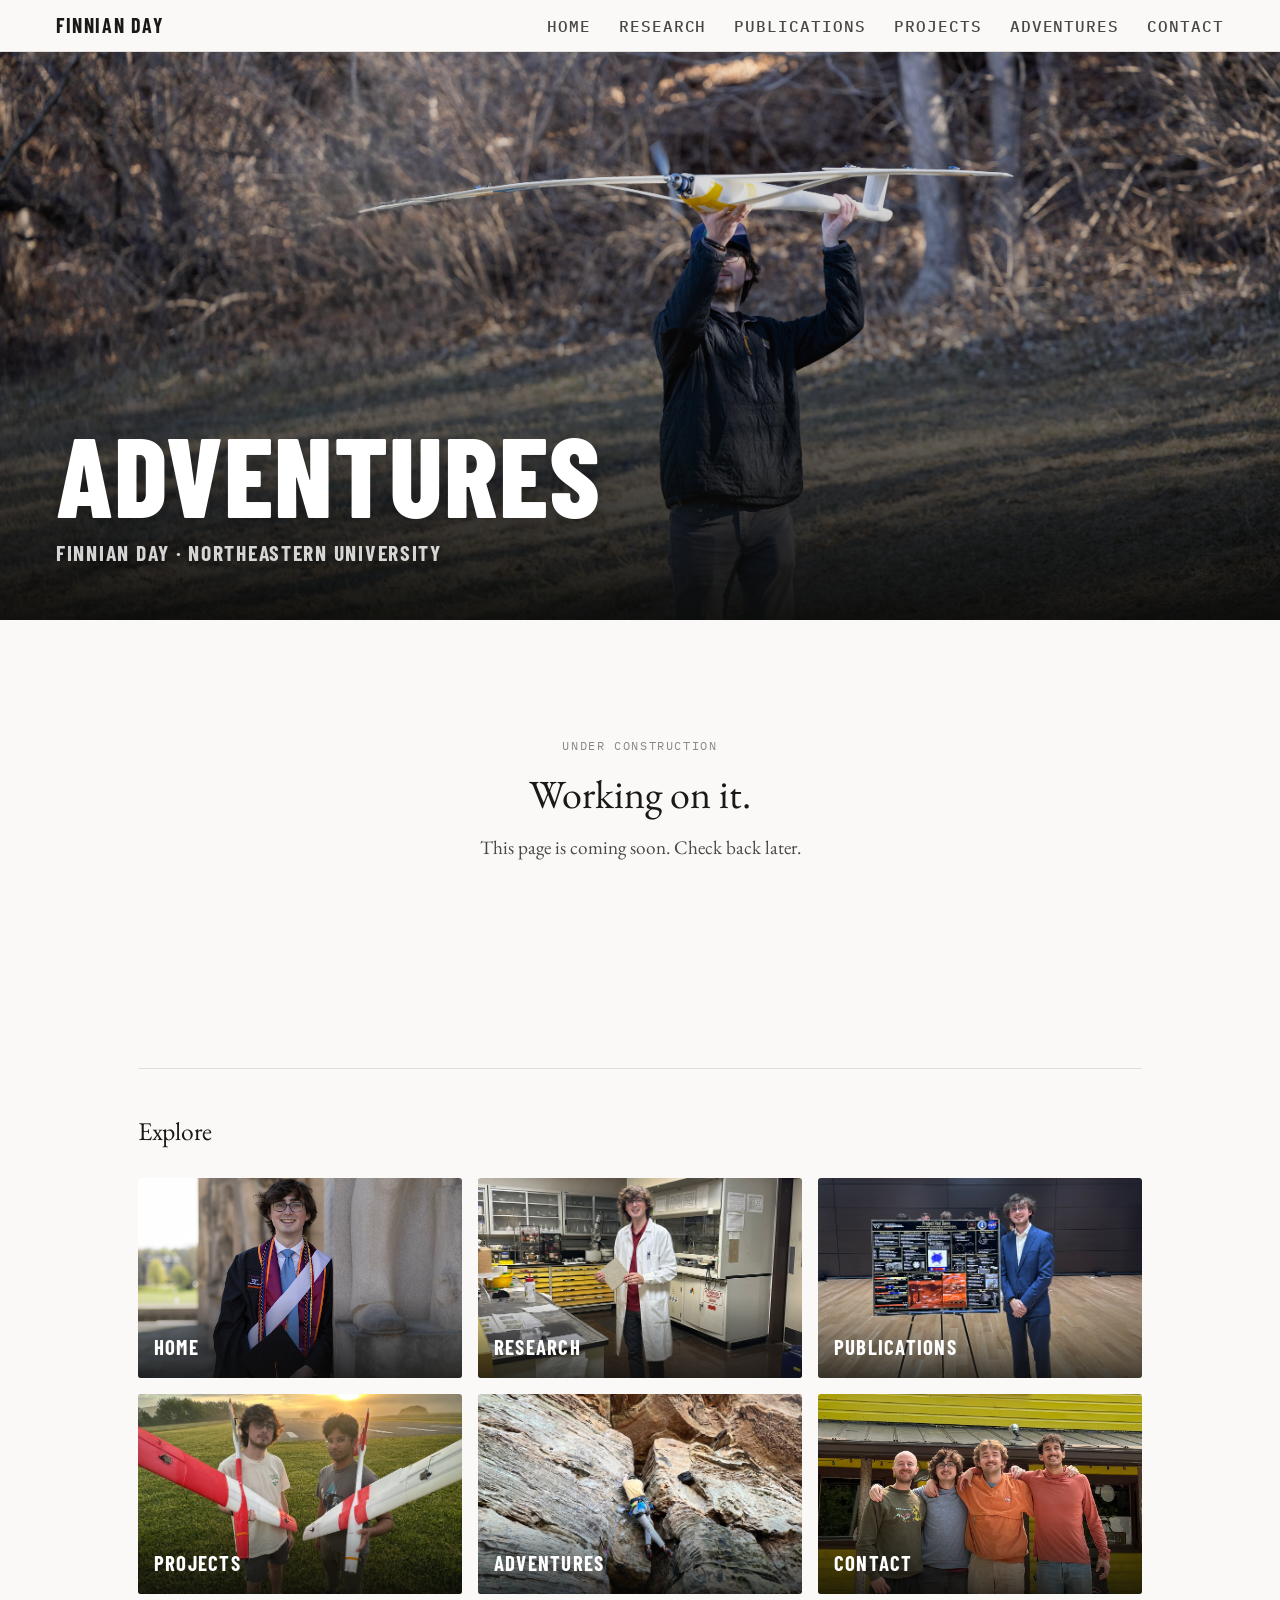
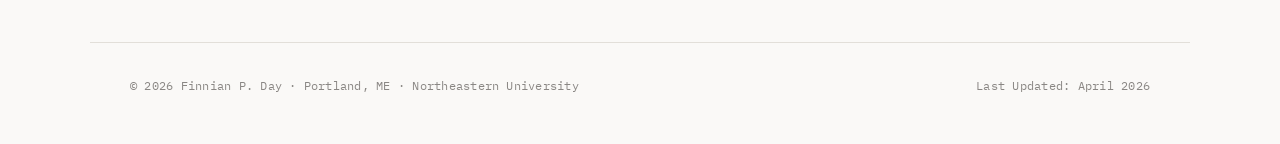
==== commit 0154d559: "general formatting update" ====
--- a/adventures.html
+++ b/adventures.html
@@ -1,5 +1,6 @@
 <!DOCTYPE html>
 <html lang="en">
+
 <head>
   <meta charset="UTF-8">
   <meta name="viewport" content="width=device-width, initial-scale=1.0">
@@ -7,112 +8,120 @@
   <link rel="stylesheet" href="style.css">
   <script src="analytics.js"></script>
 </head>
+
 <body>
 
-<nav id="main-nav">
-  <a class="nav-logo" href="index.html">Finnian Day</a>
+  <nav id="main-nav">
+    <a class="nav-logo" href="index.html">Finnian Day</a>
 
-  <button class="nav-hamburger" id="nav-toggle" aria-label="Toggle menu" aria-expanded="false">
-    <span></span>
-    <span></span>
-    <span></span>
-  </button>
+    <button class="nav-hamburger" id="nav-toggle" aria-label="Toggle menu" aria-expanded="false">
+      <span></span>
+      <span></span>
+      <span></span>
+    </button>
 
-  <ul class="nav-links" id="nav-links">
-    <li><a href="index.html">Home</a></li>
-    <li><a href="research.html">Research</a></li>
-    <li><a href="publications.html">Publications</a></li>
-    <li><a href="projects.html">Projects</a></li>
-    <li><a href="adventures.html">Adventures</a></li>
-    <li><a href="contact.html">Contact</a></li>
-  </ul>
-</nav>
+    <ul class="nav-links" id="nav-links">
+      <li><a href="index.html">Home</a></li>
+      <li><a href="research.html">Research</a></li>
+      <li><a href="publications.html">Publications</a></li>
+      <li><a href="projects.html">Projects</a></li>
+      <li><a href="adventures.html">Adventures</a></li>
+      <li><a href="contact.html">Contact</a></li>
+    </ul>
+  </nav>
 
-<div class="hero">
-  <img class="hero-img" src="Images/banner.jpg" alt="" style="object-position: center 45%;">
-  <div class="hero-overlay"></div>
-  <div class="hero-text">
-    <div class="hero-name">Adventures</div>
-    <div class="hero-tagline">Finnian Day · Northeastern University</div>
+  <div class="hero">
+    <img class="hero-img" src="Images/banner.jpg" alt="" style="object-position: center 45%;">
+    <div class="hero-overlay"></div>
+    <div class="hero-text">
+      <div class="hero-name">Adventures</div>
+      <div class="hero-tagline">Finnian Day · Northeastern University</div>
+    </div>
   </div>
-</div>
 
-<div class="page-content">
-  <div class="content-wrap" style="min-height: 40vh; display: flex; flex-direction: column; align-items: center; justify-content: center; text-align: center; gap: 1rem; padding-top: 5rem; padding-bottom: 5rem;">
+  <div class="page-content">
+    <div class="content-wrap"
+      style="min-height: 40vh; display: flex; flex-direction: column; align-items: center; justify-content: center; text-align: center; gap: 1rem; padding-top: 5rem; padding-bottom: 5rem;">
 
-    <div style="font-family: 'IBM Plex Mono', monospace; font-size: 0.72rem; letter-spacing: 0.14em; text-transform: uppercase; color: var(--ink-3);">Under Construction</div>
+      <div
+        style="font-family: 'IBM Plex Mono', monospace; font-size: 0.72rem; letter-spacing: 0.14em; text-transform: uppercase; color: var(--ink-3);">
+        Under Construction</div>
 
-    <h2 style="font-family: 'EB Garamond', serif; font-size: 2.5rem; font-weight: 400; color: var(--ink); line-height: 1.1;">Working on it.</h2>
+      <h2
+        style="font-family: 'EB Garamond', serif; font-size: 2.5rem; font-weight: 400; color: var(--ink); line-height: 1.1;">
+        Working on it.</h2>
 
-    <p style="font-family: 'EB Garamond', serif; font-size: 1.2rem; color: var(--ink-2); max-width: 480px; line-height: 1.7;">
-      This page is coming soon. Check back later.
-    </p>
+      <p
+        style="font-family: 'EB Garamond', serif; font-size: 1.2rem; color: var(--ink-2); max-width: 480px; line-height: 1.7;">
+        This page is coming soon. Check back later.
+      </p>
 
 
+    </div>
+
+    <div class="content-wrap">
+      <hr class="content-rule">
+      <h2 class="content-heading">Explore</h2>
+      <div class="photo-nav-grid">
+        <a class="photo-nav-item" href="index.html">
+          <img src="Images/CV.JPEG" alt="Home">
+          <div class="photo-nav-label">Home</div>
+        </a>
+        <a class="photo-nav-item" href="research.html">
+          <img src="Images/research.JPEG" alt="Research">
+          <div class="photo-nav-label">Research</div>
+        </a>
+        <a class="photo-nav-item" href="publications.html">
+          <img src="Images/publications.JPEG" alt="Publications">
+          <div class="photo-nav-label">Publications</div>
+        </a>
+        <a class="photo-nav-item" href="projects.html">
+          <img src="Images/projects.JPEG" alt="Projects">
+          <div class="photo-nav-label">Projects</div>
+        </a>
+        <a class="photo-nav-item" href="adventures.html">
+          <img src="Images/adventures.JPG" alt="Adventures" style="object-position: center 70%;">
+          <div class="photo-nav-label">Adventures</div>
+        </a>
+        <a class="photo-nav-item" href="contact.html">
+          <img src="Images/contact.JPEG" alt="Contact">
+          <div class="photo-nav-label">Contact</div>
+        </a>
+      </div>
+    </div>
   </div>
 
-  <div class="content-wrap">
-    <hr class="content-rule">
-    <h2 class="content-heading">Explore</h2>
-    <div class="photo-nav-grid">
-      <a class="photo-nav-item" href="index.html">
-        <img src="Images/CV.JPEG" alt="Home">
-        <div class="photo-nav-label">Home</div>
-      </a>       
-      <a class="photo-nav-item" href="research.html">
-        <img src="Images/research.JPEG" alt="Research">
-        <div class="photo-nav-label">Research</div>
-      </a>
-      <a class="photo-nav-item" href="publications.html">
-        <img src="Images/publications.JPEG" alt="Publications">
-        <div class="photo-nav-label">Publications</div>
-      </a>
-      <a class="photo-nav-item" href="projects.html">
-        <img src="Images/projects.JPEG" alt="Projects">
-        <div class="photo-nav-label">Projects</div>
-      </a>
-      <a class="photo-nav-item" href="adventures.html">
-        <img src="Images/adventures.JPG" alt="Adventures" style="object-position: center 70%;">
-        <div class="photo-nav-label">Adventures</div>
-      </a>
-      <a class="photo-nav-item" href="contact.html">
-        <img src="Images/contact.JPEG" alt="Contact">
-        <div class="photo-nav-label">Contact</div>
-      </a>
-    </div>
-  </div>
-</div>
+  <footer>
+    <span>© 2026 Finnian P. Day · Portland, ME · Northeastern University</span>
+    <span>Last Updated: April 2026</span>
+  </footer>
 
-<footer>
-  <span>© 2026 Finnian P. Day · Portland, ME · Northeastern University</span>
-  <span>Last Updated: April 2026</span>
-</footer>
+  <script>
+    const nav = document.getElementById('main-nav');
+    const hero = document.querySelector('.hero');
+    const observer = new IntersectionObserver(
+      ([entry]) => nav.classList.toggle('solid', !entry.isIntersecting),
+      { threshold: 0 }
+    );
+    observer.observe(hero);
 
-<script>
-  const nav = document.getElementById('main-nav');
-  const hero = document.querySelector('.hero');
-  const observer = new IntersectionObserver(
-    ([entry]) => nav.classList.toggle('solid', !entry.isIntersecting),
-    { threshold: 0 }
-  );
-  observer.observe(hero);
-
-  const toggle = document.getElementById('nav-toggle');
-  const navLinks = document.getElementById('nav-links');
-  toggle.addEventListener('click', () => {
-    const isOpen = navLinks.classList.toggle('open');
-    toggle.classList.toggle('open', isOpen);
-    toggle.setAttribute('aria-expanded', isOpen);
-    if (isOpen) nav.classList.add('solid');
-  });
-  navLinks.querySelectorAll('a').forEach(link => {
-    link.addEventListener('click', () => {
-      navLinks.classList.remove('open');
-      toggle.classList.remove('open');
-      toggle.setAttribute('aria-expanded', false);
+    const toggle = document.getElementById('nav-toggle');
+    const navLinks = document.getElementById('nav-links');
+    toggle.addEventListener('click', () => {
+      const isOpen = navLinks.classList.toggle('open');
+      toggle.classList.toggle('open', isOpen);
+      toggle.setAttribute('aria-expanded', isOpen);
+      if (isOpen) nav.classList.add('solid');
     });
-  });
-</script>
+    navLinks.querySelectorAll('a').forEach(link => {
+      link.addEventListener('click', () => {
+        navLinks.classList.remove('open');
+        toggle.classList.remove('open');
+        toggle.setAttribute('aria-expanded', false);
+      });
+    });
+  </script>
 
 </body>
+
 </html>
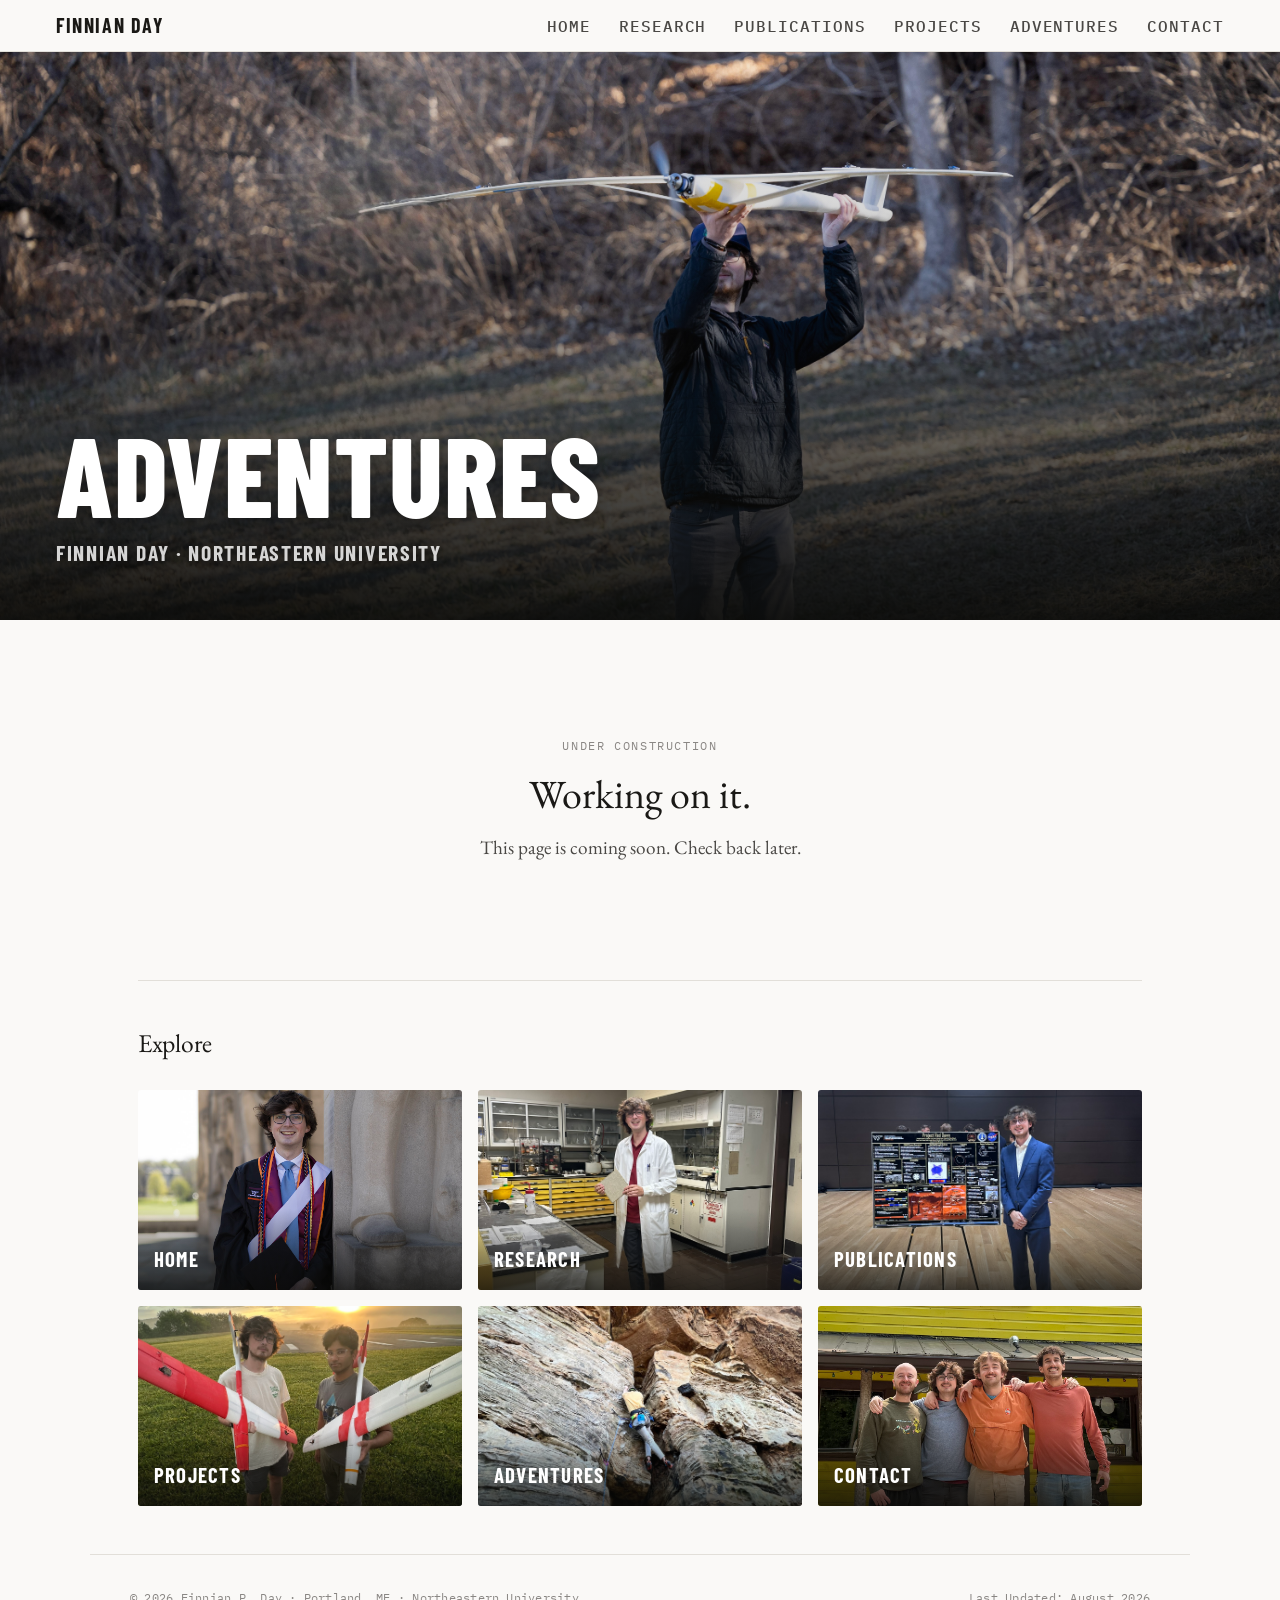
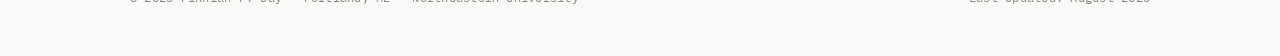
==== commit e1656aae: "Factor the shared page ending into one partial" ====
--- a/adventures.html
+++ b/adventures.html
@@ -5,6 +5,10 @@
   <meta charset="UTF-8">
   <meta name="viewport" content="width=device-width, initial-scale=1.0">
   <title>Adventures — Finnian Day</title>
+  <link rel="icon" href="Icons/favicon.ico" sizes="any">
+  <link rel="icon" type="image/png" sizes="32x32" href="Icons/favicon-32x32.png">
+  <link rel="icon" type="image/png" sizes="16x16" href="Icons/favicon-16x16.png">
+  <link rel="apple-touch-icon" href="Icons/apple-touch-icon.png">
   <link rel="stylesheet" href="style.css">
   <script src="analytics.js"></script>
 </head>
@@ -59,68 +63,11 @@
 
     </div>
 
-    <div class="content-wrap">
-      <hr class="content-rule">
-      <h2 class="content-heading">Explore</h2>
-      <div class="photo-nav-grid">
-        <a class="photo-nav-item" href="index.html">
-          <img src="Images/CV.JPEG" alt="Home">
-          <div class="photo-nav-label">Home</div>
-        </a>
-        <a class="photo-nav-item" href="research.html">
-          <img src="Images/research.JPEG" alt="Research">
-          <div class="photo-nav-label">Research</div>
-        </a>
-        <a class="photo-nav-item" href="publications.html">
-          <img src="Images/publications.JPEG" alt="Publications">
-          <div class="photo-nav-label">Publications</div>
-        </a>
-        <a class="photo-nav-item" href="projects.html">
-          <img src="Images/projects.JPEG" alt="Projects">
-          <div class="photo-nav-label">Projects</div>
-        </a>
-        <a class="photo-nav-item" href="adventures.html">
-          <img src="Images/adventures.JPG" alt="Adventures" style="object-position: center 70%;">
-          <div class="photo-nav-label">Adventures</div>
-        </a>
-        <a class="photo-nav-item" href="contact.html">
-          <img src="Images/contact.JPEG" alt="Contact">
-          <div class="photo-nav-label">Contact</div>
-        </a>
-      </div>
-    </div>
   </div>
 
-  <footer>
-    <span>© 2026 Finnian P. Day · Portland, ME · Northeastern University</span>
-    <span>Last Updated: April 2026</span>
-  </footer>
+  <div data-include="partials/site-end.html"></div>
 
-  <script>
-    const nav = document.getElementById('main-nav');
-    const hero = document.querySelector('.hero');
-    const observer = new IntersectionObserver(
-      ([entry]) => nav.classList.toggle('solid', !entry.isIntersecting),
-      { threshold: 0 }
-    );
-    observer.observe(hero);
-
-    const toggle = document.getElementById('nav-toggle');
-    const navLinks = document.getElementById('nav-links');
-    toggle.addEventListener('click', () => {
-      const isOpen = navLinks.classList.toggle('open');
-      toggle.classList.toggle('open', isOpen);
-      toggle.setAttribute('aria-expanded', isOpen);
-      if (isOpen) nav.classList.add('solid');
-    });
-    navLinks.querySelectorAll('a').forEach(link => {
-      link.addEventListener('click', () => {
-        navLinks.classList.remove('open');
-        toggle.classList.remove('open');
-        toggle.setAttribute('aria-expanded', false);
-      });
-    });
-  </script>
+  <script src="site.js"></script>
 
 </body>
 
--- a/style.css
+++ b/style.css
@@ -184,6 +184,12 @@
   margin: 0 auto;
   padding: 3rem clamp(1.5rem, 5vw, 3rem);
 }
+
+/* Shared page ending (partials/site-end.html). The section above it already
+   ends with a content-wrap's bottom padding, so drop this wrap's top padding
+   and the rule's top margin instead of stacking all three. */
+.content-wrap.site-end { padding-top: 0; }
+.content-wrap.site-end .content-rule { margin-top: 0; }
 
 .intro-heading {
   font-family: 'EB Garamond', serif;
